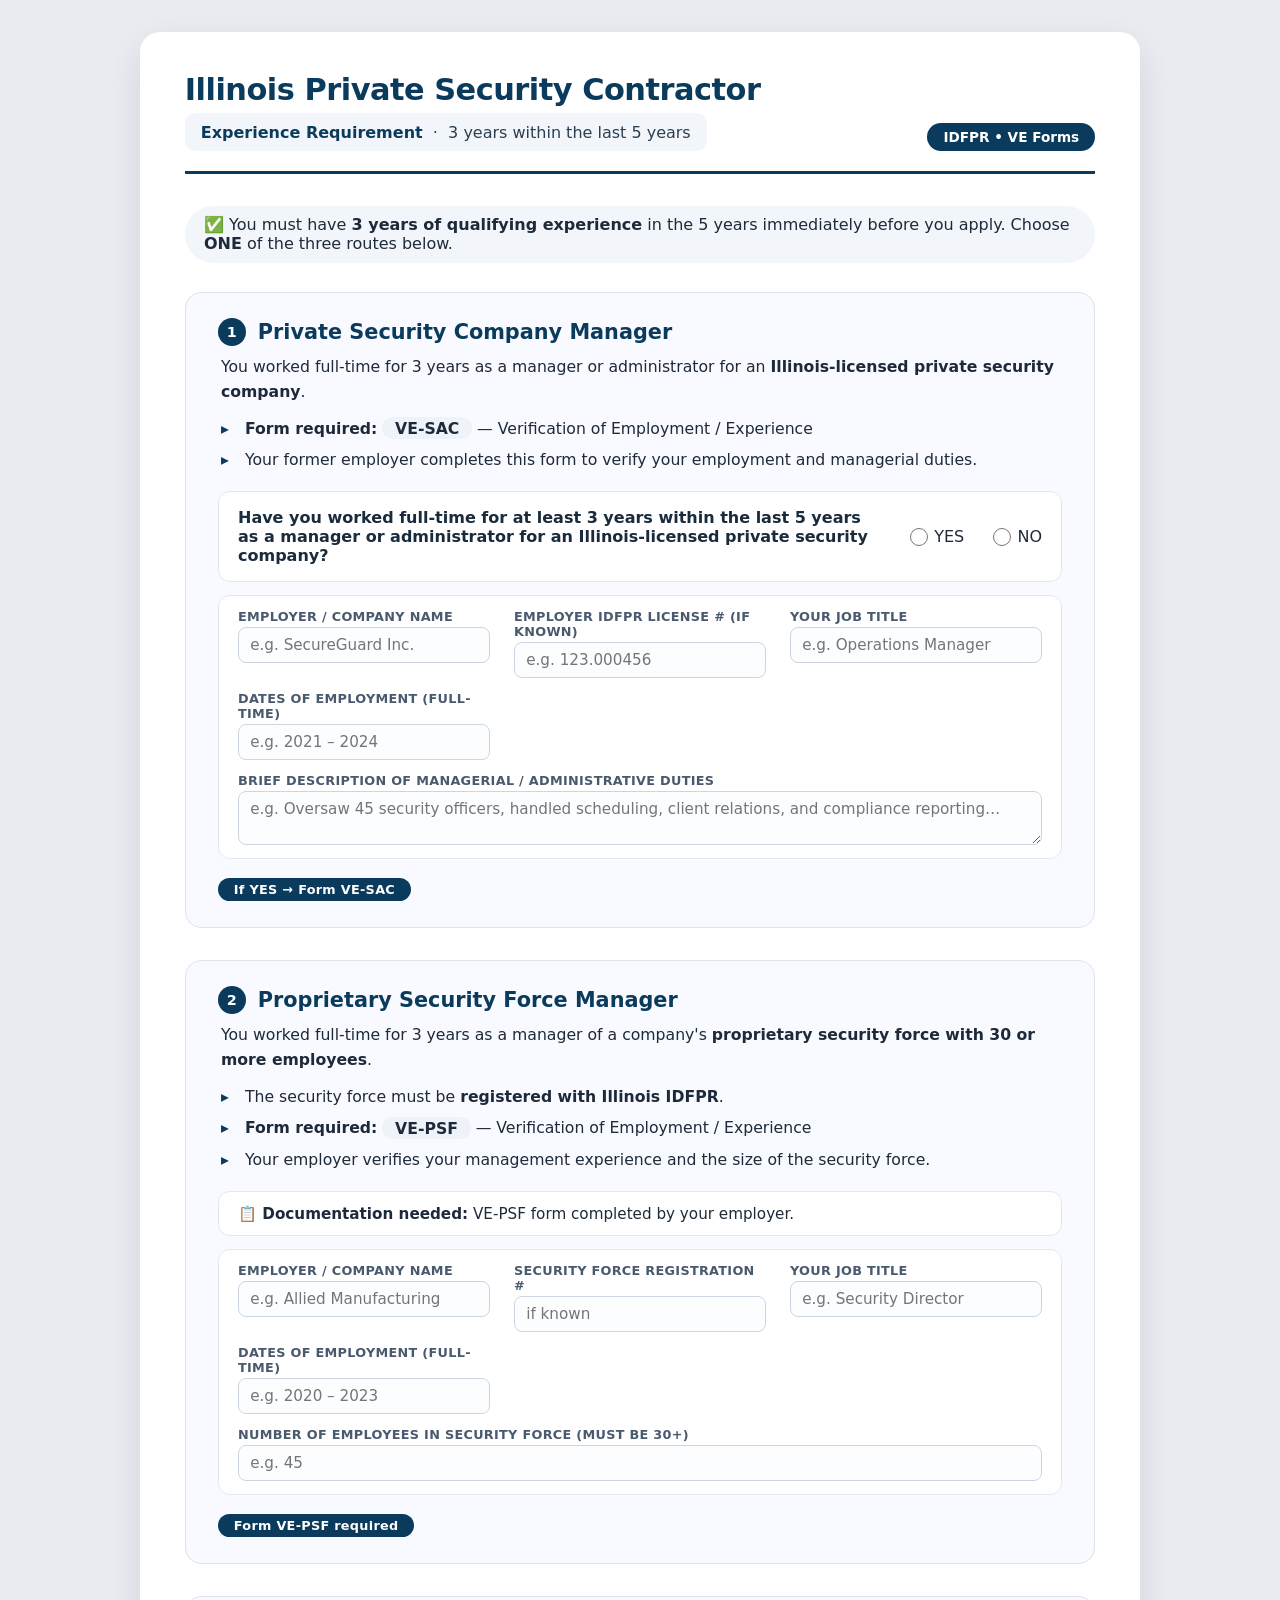
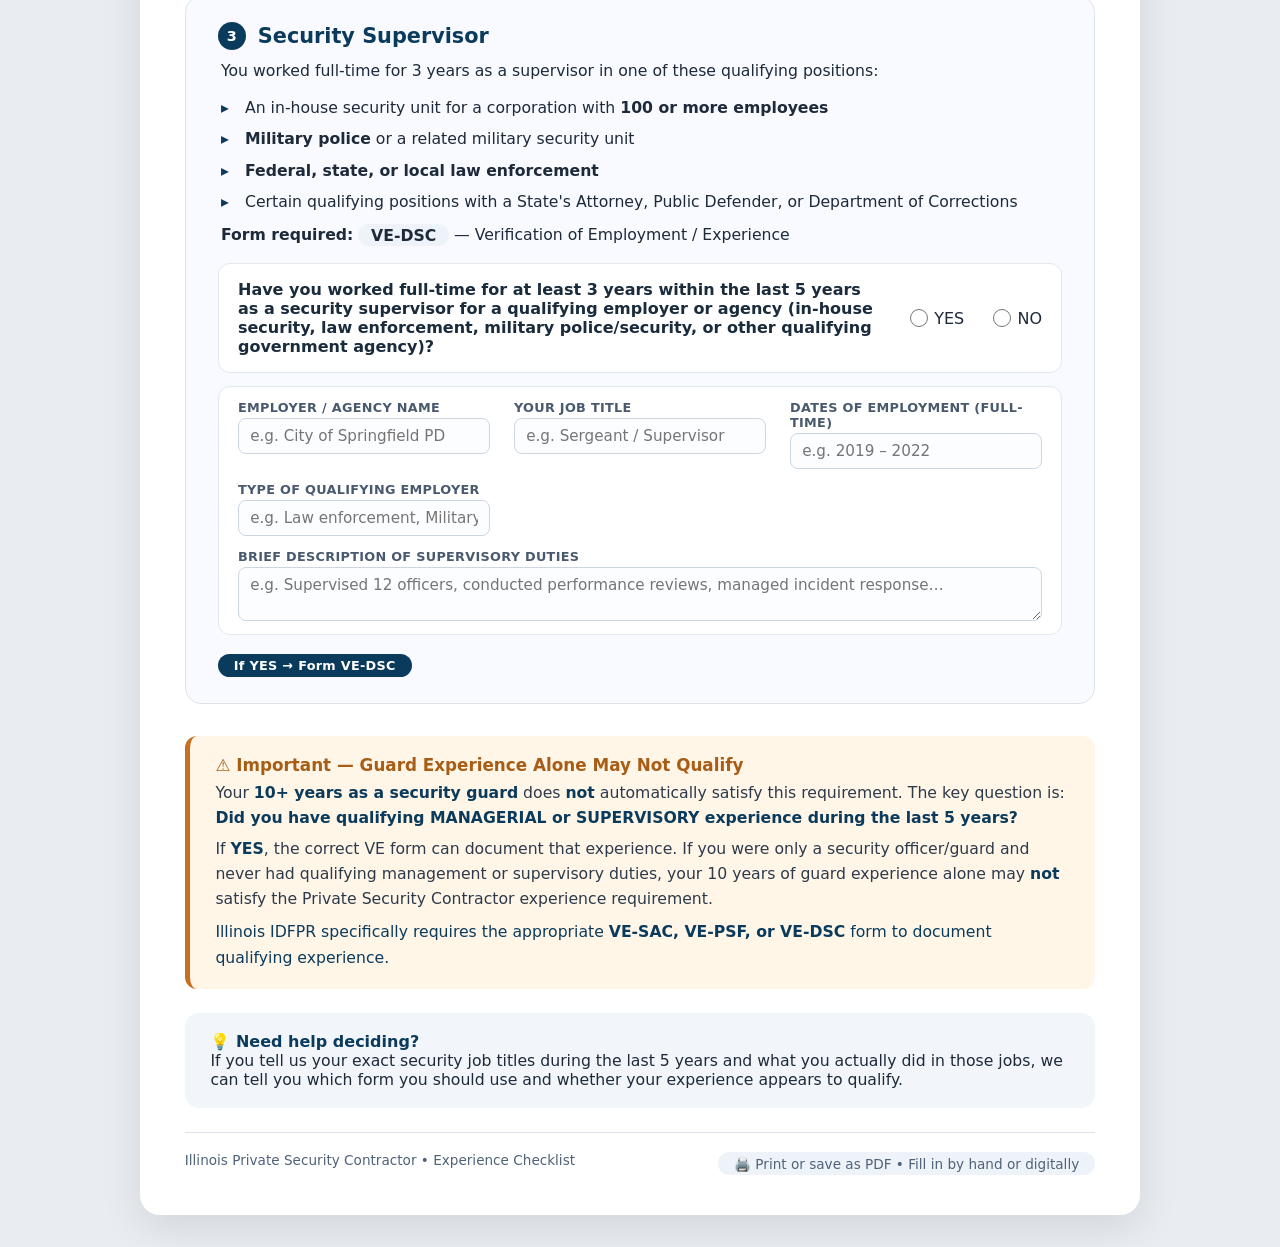
==== securitycontractor/index.html @ 1b8438f2 "Add Illinois Private Security Contractor checklist HTML This file contains the complete HTML structu" ====
<!DOCTYPE html>
<html lang="en">
<head>
    <meta charset="UTF-8" />
    <meta name="viewport" content="width=device-width, initial-scale=1.0" />
    <title>Illinois Private Security Contractor – Qualification Checklist</title>
    <style>
        /* ── reset & base ── */
        *,
        *::before,
        *::after {
            box-sizing: border-box;
            margin: 0;
            padding: 0;
        }

        body {
            background: #e9edf2;
            font-family: 'Segoe UI', Roboto, system-ui, -apple-system, sans-serif;
            padding: 2rem 1rem;
            display: flex;
            justify-content: center;
            color: #1e2a3a;
        }

        .container {
            max-width: 1000px;
            width: 100%;
            background: #ffffff;
            border-radius: 20px;
            box-shadow: 0 12px 40px rgba(0, 0, 0, 0.10);
            padding: 2.5rem 2.8rem;
            transition: padding 0.2s;
        }

        /* ── header ── */
        .header {
            border-bottom: 3px solid #0b3b5c;
            padding-bottom: 1.2rem;
            margin-bottom: 2rem;
            display: flex;
            flex-wrap: wrap;
            justify-content: space-between;
            align-items: flex-end;
        }

        .header h1 {
            font-size: 1.9rem;
            font-weight: 700;
            color: #0b3b5c;
            letter-spacing: -0.5px;
            line-height: 1.2;
        }

        .header .badge {
            background: #0b3b5c;
            color: #fff;
            font-weight: 600;
            font-size: 0.85rem;
            padding: 0.4rem 1rem;
            border-radius: 40px;
            white-space: nowrap;
            margin-top: 0.5rem;
        }

        .subhead {
            color: #2c3e50;
            font-size: 1rem;
            margin-top: 0.3rem;
            font-weight: 400;
            background: #f2f6fa;
            padding: 0.6rem 1rem;
            border-radius: 10px;
            display: inline-block;
        }

        .subhead strong {
            color: #0b3b5c;
        }

        /* ── cards / sections ── */
        .route-card {
            background: #f8faff;
            border: 1px solid #dde3ed;
            border-radius: 16px;
            padding: 1.6rem 2rem;
            margin-bottom: 2rem;
            transition: border-color 0.2s;
        }

        .route-card:hover {
            border-color: #b0c4db;
        }

        .route-card .route-title {
            font-size: 1.3rem;
            font-weight: 700;
            color: #0b3b5c;
            display: flex;
            align-items: center;
            gap: 0.75rem;
            flex-wrap: wrap;
        }

        .route-card .route-title .num {
            background: #0b3b5c;
            color: #fff;
            font-size: 0.9rem;
            font-weight: 600;
            width: 28px;
            height: 28px;
            border-radius: 50%;
            display: inline-flex;
            align-items: center;
            justify-content: center;
        }

        .route-desc {
            margin-top: 0.5rem;
            color: #1e2a3a;
            font-size: 0.98rem;
            line-height: 1.6;
            padding-left: 0.2rem;
        }

        .route-desc ul {
            list-style: none;
            padding: 0;
            margin: 0.5rem 0 0.2rem 0;
        }

        .route-desc ul li {
            padding: 0.2rem 0 0.2rem 1.5rem;
            position: relative;
        }

        .route-desc ul li::before {
            content: "▸";
            position: absolute;
            left: 0;
            color: #0b3b5c;
            font-weight: 600;
        }

        .form-label {
            font-weight: 600;
            color: #0b3b5c;
            background: #eef3f9;
            padding: 0.2rem 0.8rem;
            border-radius: 20px;
            font-size: 0.85rem;
            display: inline-block;
            margin-top: 1rem;
        }

        /* ── yes/no row ── */
        .yn-row {
            display: flex;
            flex-wrap: wrap;
            align-items: center;
            gap: 1rem 2rem;
            background: #ffffff;
            padding: 1rem 1.2rem;
            border-radius: 12px;
            margin: 1rem 0 0.8rem 0;
            border: 1px solid #e2e8f0;
        }

        .yn-row .yn-question {
            font-weight: 600;
            font-size: 1rem;
            flex: 1 1 260px;
            color: #1a2b3c;
        }

        .yn-row .yn-options {
            display: flex;
            gap: 1.8rem;
            align-items: center;
            flex-wrap: wrap;
        }

        .yn-row .yn-options label {
            display: flex;
            align-items: center;
            gap: 0.4rem;
            font-weight: 500;
            cursor: pointer;
            font-size: 1rem;
        }

        .yn-row .yn-options input[type="radio"] {
            width: 18px;
            height: 18px;
            accent-color: #0b3b5c;
            cursor: pointer;
            flex-shrink: 0;
        }

        /* ── fill-in fields ── */
        .detail-grid {
            display: grid;
            grid-template-columns: repeat(auto-fit, minmax(200px, 1fr));
            gap: 0.8rem 1.5rem;
            margin: 0.8rem 0 0.2rem 0;
            padding: 0.8rem 1.2rem;
            background: #ffffff;
            border-radius: 12px;
            border: 1px solid #e2e8f0;
        }

        .detail-grid .field {
            display: flex;
            flex-direction: column;
            gap: 0.2rem;
        }

        .detail-grid .field label {
            font-size: 0.8rem;
            font-weight: 600;
            text-transform: uppercase;
            letter-spacing: 0.3px;
            color: #4a5a6e;
        }

        .detail-grid .field input,
        .detail-grid .field textarea {
            border: 1px solid #ccd6e3;
            border-radius: 8px;
            padding: 0.5rem 0.7rem;
            font-size: 0.95rem;
            font-family: inherit;
            background: #fcfdff;
            transition: border 0.2s;
            width: 100%;
        }

        .detail-grid .field input:focus,
        .detail-grid .field textarea:focus {
            outline: none;
            border-color: #0b3b5c;
            box-shadow: 0 0 0 3px rgba(11, 59, 92, 0.12);
        }

        .detail-grid .field textarea {
            resize: vertical;
            min-height: 50px;
        }

        .detail-grid .field--full {
            grid-column: 1 / -1;
        }

        /* ── form badge (VE-SAC etc) ── */
        .form-badge {
            display: inline-block;
            background: #0b3b5c;
            color: #fff;
            font-weight: 700;
            font-size: 0.8rem;
            padding: 0.25rem 1rem;
            border-radius: 40px;
            letter-spacing: 0.3px;
            margin-top: 0.6rem;
        }

        /* ── important note ── */
        .important-box {
            background: #fff6e8;
            border-left: 5px solid #c76f1e;
            padding: 1.2rem 1.6rem;
            border-radius: 12px;
            margin: 2rem 0 1.5rem 0;
        }

        .important-box h3 {
            color: #a85d16;
            font-size: 1.05rem;
            margin-bottom: 0.3rem;
        }

        .important-box p {
            font-size: 0.98rem;
            line-height: 1.6;
            color: #2d3a4b;
        }

        .important-box strong {
            color: #0b3b5c;
        }

        /* ── footer / meta ── */
        .footer-note {
            border-top: 1px solid #dde3ed;
            padding-top: 1.2rem;
            margin-top: 1.5rem;
            display: flex;
            flex-wrap: wrap;
            justify-content: space-between;
            font-size: 0.85rem;
            color: #4f627a;
        }

        .footer-note .print-hint {
            background: #eef3f9;
            padding: 0.2rem 1rem;
            border-radius: 30px;
        }

        /* ── print styles ── */
        @media print {
            body {
                background: #fff;
                padding: 0.2in;
            }
            .container {
                box-shadow: none;
                border-radius: 0;
                padding: 0.2in;
            }
            .route-card {
                break-inside: avoid;
                border-color: #aaa;
                background: #fff;
            }
            .yn-row .yn-options input[type="radio"] {
                accent-color: #000;
            }
            .detail-grid .field input,
            .detail-grid .field textarea {
                border-color: #888;
                background: #fff;
            }
            .header .badge {
                background: #0b3b5c !important;
                color: #fff !important;
                -webkit-print-color-adjust: exact;
                print-color-adjust: exact;
            }
            .form-badge {
                background: #0b3b5c !important;
                color: #fff !important;
                -webkit-print-color-adjust: exact;
                print-color-adjust: exact;
            }
            .important-box {
                background: #faf3ea !important;
                -webkit-print-color-adjust: exact;
                print-color-adjust: exact;
            }
            .route-card .route-title .num {
                background: #0b3b5c !important;
                color: #fff !important;
                -webkit-print-color-adjust: exact;
                print-color-adjust: exact;
            }
            .subhead {
                background: #f2f6fa !important;
                -webkit-print-color-adjust: exact;
                print-color-adjust: exact;
            }
            .footer-note .print-hint {
                background: #eef3f9 !important;
                -webkit-print-color-adjust: exact;
                print-color-adjust: exact;
            }
        }

        @media (max-width: 650px) {
            .container {
                padding: 1.2rem;
            }
            .route-card {
                padding: 1.2rem;
            }
            .header h1 {
                font-size: 1.4rem;
            }
            .yn-row {
                flex-direction: column;
                align-items: stretch;
                gap: 0.6rem;
            }
            .yn-row .yn-options {
                justify-content: flex-start;
            }
            .detail-grid {
                grid-template-columns: 1fr;
            }
            .header .badge {
                font-size: 0.75rem;
                padding: 0.3rem 0.8rem;
            }
        }
    </style>
</head>
<body>

    <div class="container" id="app">

        <!-- ===== HEADER ===== -->
        <div class="header">
            <div>
                <h1>Illinois Private Security Contractor</h1>
                <div class="subhead">
                    <strong>Experience Requirement</strong> &nbsp;·&nbsp; 3 years within the last 5 years
                </div>
            </div>
            <div class="badge">IDFPR &bull; VE Forms</div>
        </div>

        <!-- ===== INTRO ===== -->
        <p style="margin-bottom:1.8rem; font-size:1rem; color:#1e2a3a; background:#f2f6fa; padding:0.6rem 1.2rem; border-radius:40px;">
            ✅ You must have <strong>3 years of qualifying experience</strong> in the 5 years immediately before you apply.
            Choose <strong>ONE</strong> of the three routes below.
        </p>

        <!-- ============================================================ -->
        <!-- ROUTE 1 — Private Security Company Manager                     -->
        <!-- ============================================================ -->
        <div class="route-card">
            <div class="route-title">
                <span class="num">1</span>
                Private Security Company Manager
            </div>

            <div class="route-desc">
                <p>You worked full-time for 3 years as a manager or administrator for an <strong>Illinois-licensed private security company</strong>.</p>
                <ul>
                    <li><strong>Form required:</strong> <span style="background:#eef3f9; padding:0.1rem 0.8rem; border-radius:30px; font-weight:600;">VE-SAC</span> — Verification of Employment / Experience</li>
                    <li>Your former employer completes this form to verify your employment and managerial duties.</li>
                </ul>
            </div>

            <!-- YES / NO question -->
            <div class="yn-row">
                <span class="yn-question">Have you worked full-time for at least 3 years within the last 5 years as a manager or administrator for an Illinois-licensed private security company?</span>
                <div class="yn-options">
                    <label><input type="radio" name="q1" value="yes" /> YES</label>
                    <label><input type="radio" name="q1" value="no" /> NO</label>
                </div>
            </div>

            <!-- fill-in details -->
            <div class="detail-grid">
                <div class="field">
                    <label>Employer / Company Name</label>
                    <input type="text" placeholder="e.g. SecureGuard Inc." />
                </div>
                <div class="field">
                    <label>Employer IDFPR License # (if known)</label>
                    <input type="text" placeholder="e.g. 123.000456" />
                </div>
                <div class="field">
                    <label>Your Job Title</label>
                    <input type="text" placeholder="e.g. Operations Manager" />
                </div>
                <div class="field">
                    <label>Dates of Employment (full-time)</label>
                    <input type="text" placeholder="e.g. 2021 – 2024" />
                </div>
                <div class="field field--full">
                    <label>Brief description of managerial / administrative duties</label>
                    <textarea placeholder="e.g. Oversaw 45 security officers, handled scheduling, client relations, and compliance reporting…"></textarea>
                </div>
            </div>

            <div style="margin-top:0.6rem;">
                <span class="form-badge">If YES → Form VE-SAC</span>
            </div>
        </div>

        <!-- ============================================================ -->
        <!-- ROUTE 2 — Proprietary Security Force Manager                  -->
        <!-- ============================================================ -->
        <div class="route-card">
            <div class="route-title">
                <span class="num">2</span>
                Proprietary Security Force Manager
            </div>

            <div class="route-desc">
                <p>You worked full-time for 3 years as a manager of a company's <strong>proprietary security force with 30 or more employees</strong>.</p>
                <ul>
                    <li>The security force must be <strong>registered with Illinois IDFPR</strong>.</li>
                    <li><strong>Form required:</strong> <span style="background:#eef3f9; padding:0.1rem 0.8rem; border-radius:30px; font-weight:600;">VE-PSF</span> — Verification of Employment / Experience</li>
                    <li>Your employer verifies your management experience and the size of the security force.</li>
                </ul>
            </div>

            <!-- (No YES/NO question requested for #2, but we keep the details for completeness) -->
            <div style="margin-top:1rem; background:#ffffff; padding:0.8rem 1.2rem; border-radius:12px; border:1px solid #e2e8f0;">
                <p style="font-size:0.95rem; color:#1e2a3a;"><strong>📋 Documentation needed:</strong> VE-PSF form completed by your employer.</p>
            </div>

            <div class="detail-grid">
                <div class="field">
                    <label>Employer / Company Name</label>
                    <input type="text" placeholder="e.g. Allied Manufacturing" />
                </div>
                <div class="field">
                    <label>Security Force Registration #</label>
                    <input type="text" placeholder="if known" />
                </div>
                <div class="field">
                    <label>Your Job Title</label>
                    <input type="text" placeholder="e.g. Security Director" />
                </div>
                <div class="field">
                    <label>Dates of Employment (full-time)</label>
                    <input type="text" placeholder="e.g. 2020 – 2023" />
                </div>
                <div class="field field--full">
                    <label>Number of employees in security force (must be 30+)</label>
                    <input type="text" placeholder="e.g. 45" />
                </div>
            </div>

            <div style="margin-top:0.6rem;">
                <span class="form-badge">Form VE-PSF required</span>
            </div>
        </div>

        <!-- ============================================================ -->
        <!-- ROUTE 3 — Security Supervisor                                 -->
        <!-- ============================================================ -->
        <div class="route-card">
            <div class="route-title">
                <span class="num">3</span>
                Security Supervisor
            </div>

            <div class="route-desc">
                <p>You worked full-time for 3 years as a supervisor in one of these qualifying positions:</p>
                <ul>
                    <li>An in-house security unit for a corporation with <strong>100 or more employees</strong></li>
                    <li><strong>Military police</strong> or a related military security unit</li>
                    <li><strong>Federal, state, or local law enforcement</strong></li>
                    <li>Certain qualifying positions with a State's Attorney, Public Defender, or Department of Corrections</li>
                </ul>
                <p style="margin-top:0.3rem;"><strong>Form required:</strong> <span style="background:#eef3f9; padding:0.1rem 0.8rem; border-radius:30px; font-weight:600;">VE-DSC</span> — Verification of Employment / Experience</p>
            </div>

            <!-- YES / NO question -->
            <div class="yn-row">
                <span class="yn-question">Have you worked full-time for at least 3 years within the last 5 years as a security supervisor for a qualifying employer or agency (in-house security, law enforcement, military police/security, or other qualifying government agency)?</span>
                <div class="yn-options">
                    <label><input type="radio" name="q3" value="yes" /> YES</label>
                    <label><input type="radio" name="q3" value="no" /> NO</label>
                </div>
            </div>

            <!-- fill-in details -->
            <div class="detail-grid">
                <div class="field">
                    <label>Employer / Agency Name</label>
                    <input type="text" placeholder="e.g. City of Springfield PD" />
                </div>
                <div class="field">
                    <label>Your Job Title</label>
                    <input type="text" placeholder="e.g. Sergeant / Supervisor" />
                </div>
                <div class="field">
                    <label>Dates of Employment (full-time)</label>
                    <input type="text" placeholder="e.g. 2019 – 2022" />
                </div>
                <div class="field">
                    <label>Type of qualifying employer</label>
                    <input type="text" placeholder="e.g. Law enforcement, Military, Corp. security, etc." />
                </div>
                <div class="field field--full">
                    <label>Brief description of supervisory duties</label>
                    <textarea placeholder="e.g. Supervised 12 officers, conducted performance reviews, managed incident response…"></textarea>
                </div>
            </div>

            <div style="margin-top:0.6rem;">
                <span class="form-badge">If YES → Form VE-DSC</span>
            </div>
        </div>

        <!-- ============================================================ -->
        <!-- IMPORTANT NOTE                                                -->
        <!-- ============================================================ -->
        <div class="important-box">
            <h3>⚠️ Important — Guard Experience Alone May Not Qualify</h3>
            <p>
                Your <strong>10+ years as a security guard</strong> does <strong>not</strong> automatically satisfy this requirement.
                The key question is: <strong>Did you have qualifying MANAGERIAL or SUPERVISORY experience during the last 5 years?</strong>
            </p>
            <p style="margin-top:0.4rem;">
                If <strong>YES</strong>, the correct VE form can document that experience. If you were only a security officer/guard
                and never had qualifying management or supervisory duties, your 10 years of guard experience alone
                may <strong>not</strong> satisfy the Private Security Contractor experience requirement.
            </p>
            <p style="margin-top:0.5rem; font-weight:500; color:#0b3b5c;">
                Illinois IDFPR specifically requires the appropriate <strong>VE-SAC, VE-PSF, or VE-DSC</strong> form to document qualifying experience.
            </p>
        </div>

        <!-- ===== HELPER ===== -->
        <div style="background:#f2f6fa; border-radius:14px; padding:1.2rem 1.6rem; margin:1.5rem 0 1rem 0;">
            <p style="font-weight:600; color:#0b3b5c; font-size:1rem;">
                💡 Need help deciding?
            </p>
            <p style="font-size:0.98rem; color:#1e2a3a;">
                If you tell us your exact security job titles during the last 5 years and what you actually did in those jobs,
                we can tell you which form you should use and whether your experience appears to qualify.
            </p>
        </div>

        <!-- ===== FOOTER ===== -->
        <div class="footer-note">
            <span>Illinois Private Security Contractor &bull; Experience Checklist</span>
            <span class="print-hint">🖨️ Print or save as PDF &bull; Fill in by hand or digitally</span>
        </div>

    </div>

    <!-- ── tiny script to make it feel interactive (optional) ── -->
    <script>
        (function() {
            // Just a small convenience: log selections for demo, but no action needed.
            // The form is designed to be printed or filled manually.
            const radios = document.querySelectorAll('input[type="radio"]');
            for (const r of radios) {
                r.addEventListener('change', function() {
                    // nothing fancy — just a subtle visual cue
                    const row = this.closest('.yn-row');
                    if (row) {
                        row.style.transition = 'background 0.15s';
                        row.style.background = '#f3f7fe';
                        setTimeout(() => { row.style.background = ''; }, 300);
                    }
                });
            }
        })();
    </script>

</body>
</html>
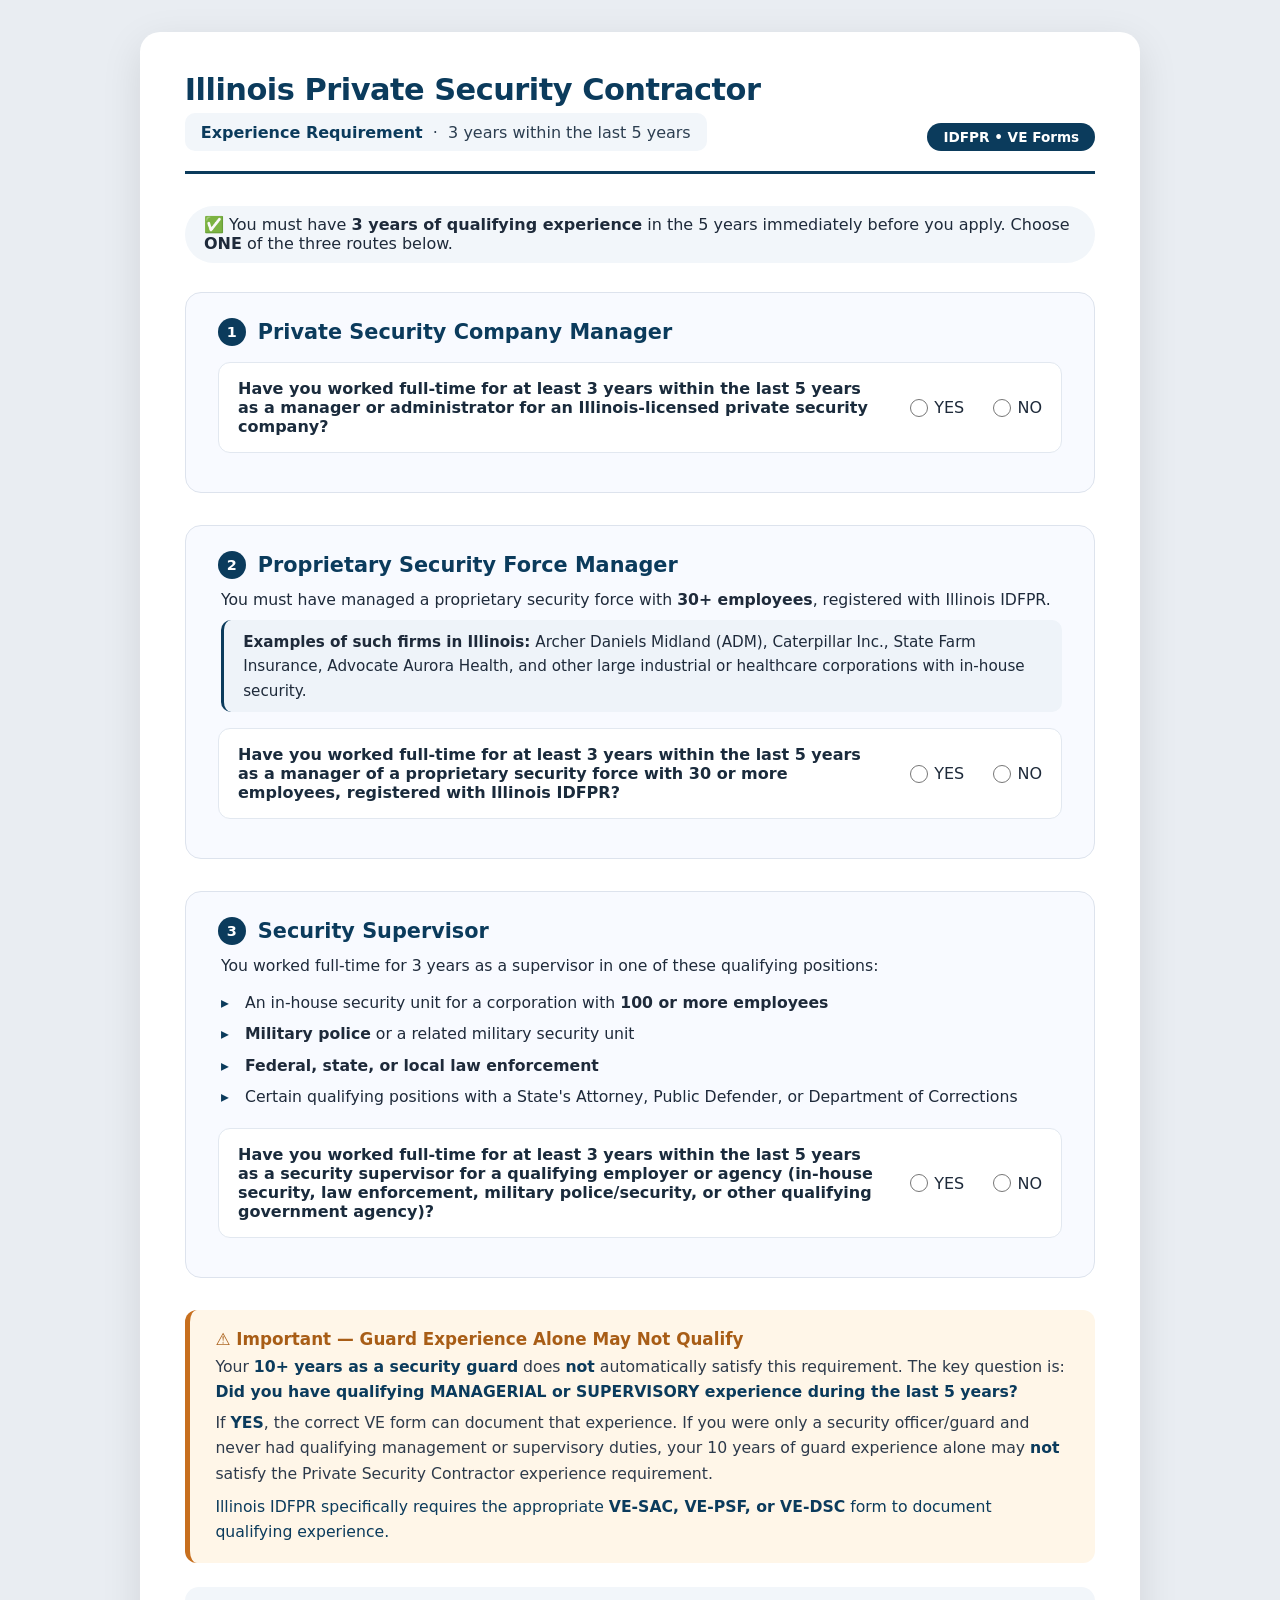
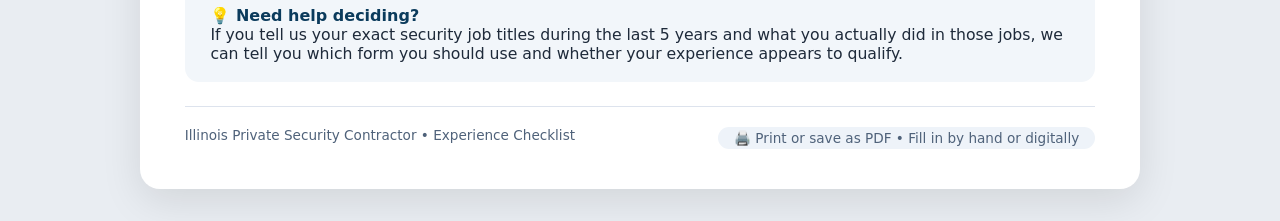
==== commit a7d8ac99: "Enhance route card styles and interactivity Updated styles for route cards and form elements, added " ====
--- a/securitycontractor/index.html
+++ b/securitycontractor/index.html
@@ -85,11 +85,12 @@
             border-radius: 16px;
             padding: 1.6rem 2rem;
             margin-bottom: 2rem;
-            transition: border-color 0.2s;
+            transition: border-color 0.2s, box-shadow 0.2s;
         }
 
         .route-card:hover {
             border-color: #b0c4db;
+            box-shadow: 0 4px 12px rgba(0, 0, 0, 0.03);
         }
 
         .route-card .route-title {
@@ -113,6 +114,7 @@
             display: inline-flex;
             align-items: center;
             justify-content: center;
+            flex-shrink: 0;
         }
 
         .route-desc {
@@ -142,15 +144,13 @@
             font-weight: 600;
         }
 
-        .form-label {
-            font-weight: 600;
-            color: #0b3b5c;
+        .route-desc .example-firms {
             background: #eef3f9;
-            padding: 0.2rem 0.8rem;
-            border-radius: 20px;
-            font-size: 0.85rem;
-            display: inline-block;
-            margin-top: 1rem;
+            padding: 0.6rem 1.2rem;
+            border-radius: 10px;
+            margin: 0.5rem 0 0.2rem 0;
+            font-size: 0.95rem;
+            border-left: 3px solid #0b3b5c;
         }
 
         /* ── yes/no row ── */
@@ -197,16 +197,29 @@
             flex-shrink: 0;
         }
 
-        /* ── fill-in fields ── */
+        /* ── fill-in fields (hidden by default) ── */
+        .details-wrapper {
+            display: none;
+            /* hidden until YES is selected */
+            margin-top: 0.8rem;
+            border-radius: 12px;
+            border: 1px solid #d0dbe9;
+            background: #ffffff;
+            padding: 0.2rem 0.2rem 0.2rem 0.2rem;
+            transition: all 0.2s ease;
+        }
+
+        .details-wrapper.visible {
+            display: block;
+        }
+
         .detail-grid {
             display: grid;
             grid-template-columns: repeat(auto-fit, minmax(200px, 1fr));
             gap: 0.8rem 1.5rem;
-            margin: 0.8rem 0 0.2rem 0;
-            padding: 0.8rem 1.2rem;
+            padding: 1.2rem 1.4rem;
             background: #ffffff;
             border-radius: 12px;
-            border: 1px solid #e2e8f0;
         }
 
         .detail-grid .field {
@@ -251,17 +264,17 @@
             grid-column: 1 / -1;
         }
 
-        /* ── form badge (VE-SAC etc) ── */
+        /* ── form badge ── */
         .form-badge {
             display: inline-block;
             background: #0b3b5c;
             color: #fff;
             font-weight: 700;
             font-size: 0.8rem;
-            padding: 0.25rem 1rem;
+            padding: 0.3rem 1.2rem;
             border-radius: 40px;
             letter-spacing: 0.3px;
-            margin-top: 0.6rem;
+            margin: 0.6rem 0 1rem 1.4rem;
         }
 
         /* ── important note ── */
@@ -289,7 +302,7 @@
             color: #0b3b5c;
         }
 
-        /* ── footer / meta ── */
+        /* ── footer ── */
         .footer-note {
             border-top: 1px solid #dde3ed;
             padding-top: 1.2rem;
@@ -323,6 +336,11 @@
                 border-color: #aaa;
                 background: #fff;
             }
+            .details-wrapper {
+                display: block !important;
+                /* show all fields on print */
+                border-color: #888;
+            }
             .yn-row .yn-options input[type="radio"] {
                 accent-color: #000;
             }
@@ -364,6 +382,12 @@
                 -webkit-print-color-adjust: exact;
                 print-color-adjust: exact;
             }
+            .route-desc .example-firms {
+                background: #eef3f9 !important;
+                border-left-color: #0b3b5c !important;
+                -webkit-print-color-adjust: exact;
+                print-color-adjust: exact;
+            }
         }
 
         @media (max-width: 650px) {
@@ -390,6 +414,9 @@
             .header .badge {
                 font-size: 0.75rem;
                 padding: 0.3rem 0.8rem;
+            }
+            .form-badge {
+                margin-left: 0.8rem;
             }
         }
     </style>
@@ -418,19 +445,13 @@
         <!-- ============================================================ -->
         <!-- ROUTE 1 — Private Security Company Manager                     -->
         <!-- ============================================================ -->
-        <div class="route-card">
+        <div class="route-card" id="route1">
             <div class="route-title">
                 <span class="num">1</span>
                 Private Security Company Manager
             </div>
 
-            <div class="route-desc">
-                <p>You worked full-time for 3 years as a manager or administrator for an <strong>Illinois-licensed private security company</strong>.</p>
-                <ul>
-                    <li><strong>Form required:</strong> <span style="background:#eef3f9; padding:0.1rem 0.8rem; border-radius:30px; font-weight:600;">VE-SAC</span> — Verification of Employment / Experience</li>
-                    <li>Your former employer completes this form to verify your employment and managerial duties.</li>
-                </ul>
-            </div>
+            <!-- Descriptive text removed as requested -->
 
             <!-- YES / NO question -->
             <div class="yn-row">
@@ -441,90 +462,96 @@
                 </div>
             </div>
 
-            <!-- fill-in details -->
-            <div class="detail-grid">
-                <div class="field">
-                    <label>Employer / Company Name</label>
-                    <input type="text" placeholder="e.g. SecureGuard Inc." />
+            <!-- Hidden details – revealed only on YES -->
+            <div class="details-wrapper" id="details1">
+                <div class="detail-grid">
+                    <div class="field">
+                        <label>Employer / Company Name</label>
+                        <input type="text" placeholder="e.g. SecureGuard Inc." />
+                    </div>
+                    <div class="field">
+                        <label>Employer IDFPR License #</label>
+                        <input type="text" placeholder="e.g. 123.000456" />
+                    </div>
+                    <div class="field">
+                        <label>Your Job Title</label>
+                        <input type="text" placeholder="e.g. Operations Manager" />
+                    </div>
+                    <div class="field">
+                        <label>Dates of Employment (full-time)</label>
+                        <input type="text" placeholder="e.g. 2021 – 2024" />
+                    </div>
+                    <div class="field field--full">
+                        <label>Brief description of managerial / administrative duties</label>
+                        <textarea placeholder="e.g. Oversaw 45 security officers, handled scheduling, client relations, and compliance reporting…"></textarea>
+                    </div>
                 </div>
-                <div class="field">
-                    <label>Employer IDFPR License # (if known)</label>
-                    <input type="text" placeholder="e.g. 123.000456" />
-                </div>
-                <div class="field">
-                    <label>Your Job Title</label>
-                    <input type="text" placeholder="e.g. Operations Manager" />
-                </div>
-                <div class="field">
-                    <label>Dates of Employment (full-time)</label>
-                    <input type="text" placeholder="e.g. 2021 – 2024" />
-                </div>
-                <div class="field field--full">
-                    <label>Brief description of managerial / administrative duties</label>
-                    <textarea placeholder="e.g. Oversaw 45 security officers, handled scheduling, client relations, and compliance reporting…"></textarea>
-                </div>
-            </div>
-
-            <div style="margin-top:0.6rem;">
-                <span class="form-badge">If YES → Form VE-SAC</span>
+                <div class="form-badge">Form VE-SAC required</div>
             </div>
         </div>
 
         <!-- ============================================================ -->
         <!-- ROUTE 2 — Proprietary Security Force Manager                  -->
         <!-- ============================================================ -->
-        <div class="route-card">
+        <div class="route-card" id="route2">
             <div class="route-title">
                 <span class="num">2</span>
                 Proprietary Security Force Manager
             </div>
 
+            <!-- New description with examples, requirement text removed as requested -->
             <div class="route-desc">
-                <p>You worked full-time for 3 years as a manager of a company's <strong>proprietary security force with 30 or more employees</strong>.</p>
-                <ul>
-                    <li>The security force must be <strong>registered with Illinois IDFPR</strong>.</li>
-                    <li><strong>Form required:</strong> <span style="background:#eef3f9; padding:0.1rem 0.8rem; border-radius:30px; font-weight:600;">VE-PSF</span> — Verification of Employment / Experience</li>
-                    <li>Your employer verifies your management experience and the size of the security force.</li>
-                </ul>
-            </div>
-
-            <!-- (No YES/NO question requested for #2, but we keep the details for completeness) -->
-            <div style="margin-top:1rem; background:#ffffff; padding:0.8rem 1.2rem; border-radius:12px; border:1px solid #e2e8f0;">
-                <p style="font-size:0.95rem; color:#1e2a3a;"><strong>📋 Documentation needed:</strong> VE-PSF form completed by your employer.</p>
-            </div>
-
-            <div class="detail-grid">
-                <div class="field">
-                    <label>Employer / Company Name</label>
-                    <input type="text" placeholder="e.g. Allied Manufacturing" />
+                <p>You must have managed a proprietary security force with <strong>30+ employees</strong>, registered with Illinois IDFPR.</p>
+                <div class="example-firms">
+                    <strong>Examples of such firms in Illinois:</strong> Archer Daniels Midland (ADM), Caterpillar Inc., State Farm Insurance, Advocate Aurora Health, and other large industrial or healthcare corporations with in-house security.
                 </div>
-                <div class="field">
-                    <label>Security Force Registration #</label>
-                    <input type="text" placeholder="if known" />
+            </div>
+
+            <!-- YES / NO question (newly added for route 2) -->
+            <div class="yn-row">
+                <span class="yn-question">Have you worked full-time for at least 3 years within the last 5 years as a manager of a proprietary security force with 30 or more employees, registered with Illinois IDFPR?</span>
+                <div class="yn-options">
+                    <label><input type="radio" name="q2" value="yes" /> YES</label>
+                    <label><input type="radio" name="q2" value="no" /> NO</label>
                 </div>
-                <div class="field">
-                    <label>Your Job Title</label>
-                    <input type="text" placeholder="e.g. Security Director" />
+            </div>
+
+            <!-- Hidden details – revealed only on YES -->
+            <div class="details-wrapper" id="details2">
+                <div class="detail-grid">
+                    <div class="field">
+                        <label>Employer / Company Name</label>
+                        <input type="text" placeholder="e.g. Allied Manufacturing" />
+                    </div>
+                    <div class="field">
+                        <label>Security Force Registration # (if known)</label>
+                        <input type="text" placeholder="e.g. REG-1234" />
+                    </div>
+                    <div class="field">
+                        <label>Your Job Title</label>
+                        <input type="text" placeholder="e.g. Security Director" />
+                    </div>
+                    <div class="field">
+                        <label>Dates of Employment (full-time)</label>
+                        <input type="text" placeholder="e.g. 2020 – 2023" />
+                    </div>
+                    <div class="field">
+                        <label>Number of employees in security force (must be 30+)</label>
+                        <input type="text" placeholder="e.g. 45" />
+                    </div>
+                    <div class="field field--full">
+                        <label>Brief description of management duties</label>
+                        <textarea placeholder="e.g. Oversaw security operations, budget, hiring, and compliance for in-house force."></textarea>
+                    </div>
                 </div>
-                <div class="field">
-                    <label>Dates of Employment (full-time)</label>
-                    <input type="text" placeholder="e.g. 2020 – 2023" />
-                </div>
-                <div class="field field--full">
-                    <label>Number of employees in security force (must be 30+)</label>
-                    <input type="text" placeholder="e.g. 45" />
-                </div>
-            </div>
-
-            <div style="margin-top:0.6rem;">
-                <span class="form-badge">Form VE-PSF required</span>
+                <div class="form-badge">Form VE-PSF required</div>
             </div>
         </div>
 
         <!-- ============================================================ -->
         <!-- ROUTE 3 — Security Supervisor                                 -->
         <!-- ============================================================ -->
-        <div class="route-card">
+        <div class="route-card" id="route3">
             <div class="route-title">
                 <span class="num">3</span>
                 Security Supervisor
@@ -538,7 +565,6 @@
                     <li><strong>Federal, state, or local law enforcement</strong></li>
                     <li>Certain qualifying positions with a State's Attorney, Public Defender, or Department of Corrections</li>
                 </ul>
-                <p style="margin-top:0.3rem;"><strong>Form required:</strong> <span style="background:#eef3f9; padding:0.1rem 0.8rem; border-radius:30px; font-weight:600;">VE-DSC</span> — Verification of Employment / Experience</p>
             </div>
 
             <!-- YES / NO question -->
@@ -550,32 +576,31 @@
                 </div>
             </div>
 
-            <!-- fill-in details -->
-            <div class="detail-grid">
-                <div class="field">
-                    <label>Employer / Agency Name</label>
-                    <input type="text" placeholder="e.g. City of Springfield PD" />
+            <!-- Hidden details – revealed only on YES (now consistent with routes 1 & 2) -->
+            <div class="details-wrapper" id="details3">
+                <div class="detail-grid">
+                    <div class="field">
+                        <label>Employer / Agency Name</label>
+                        <input type="text" placeholder="e.g. City of Springfield PD" />
+                    </div>
+                    <div class="field">
+                        <label>Your Job Title</label>
+                        <input type="text" placeholder="e.g. Sergeant / Supervisor" />
+                    </div>
+                    <div class="field">
+                        <label>Dates of Employment (full-time)</label>
+                        <input type="text" placeholder="e.g. 2019 – 2022" />
+                    </div>
+                    <div class="field">
+                        <label>Type of qualifying employer</label>
+                        <input type="text" placeholder="e.g. Law enforcement, Military, Corp. security, etc." />
+                    </div>
+                    <div class="field field--full">
+                        <label>Brief description of supervisory duties</label>
+                        <textarea placeholder="e.g. Supervised 12 officers, conducted performance reviews, managed incident response…"></textarea>
+                    </div>
                 </div>
-                <div class="field">
-                    <label>Your Job Title</label>
-                    <input type="text" placeholder="e.g. Sergeant / Supervisor" />
-                </div>
-                <div class="field">
-                    <label>Dates of Employment (full-time)</label>
-                    <input type="text" placeholder="e.g. 2019 – 2022" />
-                </div>
-                <div class="field">
-                    <label>Type of qualifying employer</label>
-                    <input type="text" placeholder="e.g. Law enforcement, Military, Corp. security, etc." />
-                </div>
-                <div class="field field--full">
-                    <label>Brief description of supervisory duties</label>
-                    <textarea placeholder="e.g. Supervised 12 officers, conducted performance reviews, managed incident response…"></textarea>
-                </div>
-            </div>
-
-            <div style="margin-top:0.6rem;">
-                <span class="form-badge">If YES → Form VE-DSC</span>
+                <div class="form-badge">Form VE-DSC required</div>
             </div>
         </div>
 
@@ -617,23 +642,64 @@
 
     </div>
 
-    <!-- ── tiny script to make it feel interactive (optional) ── -->
     <script>
         (function() {
-            // Just a small convenience: log selections for demo, but no action needed.
-            // The form is designed to be printed or filled manually.
-            const radios = document.querySelectorAll('input[type="radio"]');
-            for (const r of radios) {
-                r.addEventListener('change', function() {
-                    // nothing fancy — just a subtle visual cue
-                    const row = this.closest('.yn-row');
-                    if (row) {
-                        row.style.transition = 'background 0.15s';
-                        row.style.background = '#f3f7fe';
-                        setTimeout(() => { row.style.background = ''; }, 300);
+            // Get all route cards
+            const cards = document.querySelectorAll('.route-card');
+
+            cards.forEach((card, index) => {
+                const radios = card.querySelectorAll('input[type="radio"]');
+                const detailsWrapper = card.querySelector('.details-wrapper');
+
+                // Find the next route card (for scrolling on "NO")
+                let nextCard = null;
+                if (index < cards.length - 1) {
+                    nextCard = cards[index + 1];
+                }
+
+                radios.forEach(radio => {
+                    radio.addEventListener('change', function() {
+                        // Show/hide details based on YES/NO
+                        if (this.value === 'yes') {
+                            if (detailsWrapper) {
+                                detailsWrapper.classList.add('visible');
+                                detailsWrapper.style.display = 'block';
+                            }
+                        } else {
+                            // NO selected
+                            if (detailsWrapper) {
+                                detailsWrapper.classList.remove('visible');
+                                detailsWrapper.style.display = 'none';
+                            }
+                            // Move to the next qualification if there is one
+                            if (nextCard) {
+                                nextCard.scrollIntoView({ behavior: 'smooth', block: 'start' });
+                                // small highlight effect on the next card
+                                nextCard.style.transition = 'background 0.3s';
+                                nextCard.style.background = '#f0f5fe';
+                                setTimeout(() => {
+                                    nextCard.style.background = '';
+                                }, 600);
+                            }
+                        }
+                    });
+                });
+            });
+
+            // If a radio is already checked on load (e.g., browser back), ensure visibility
+            document.querySelectorAll('input[type="radio"]:checked').forEach(radio => {
+                const card = radio.closest('.route-card');
+                if (card) {
+                    const details = card.querySelector('.details-wrapper');
+                    if (details && radio.value === 'yes') {
+                        details.classList.add('visible');
+                        details.style.display = 'block';
+                    } else if (details && radio.value === 'no') {
+                        details.classList.remove('visible');
+                        details.style.display = 'none';
                     }
-                });
-            }
+                }
+            });
         })();
     </script>
 
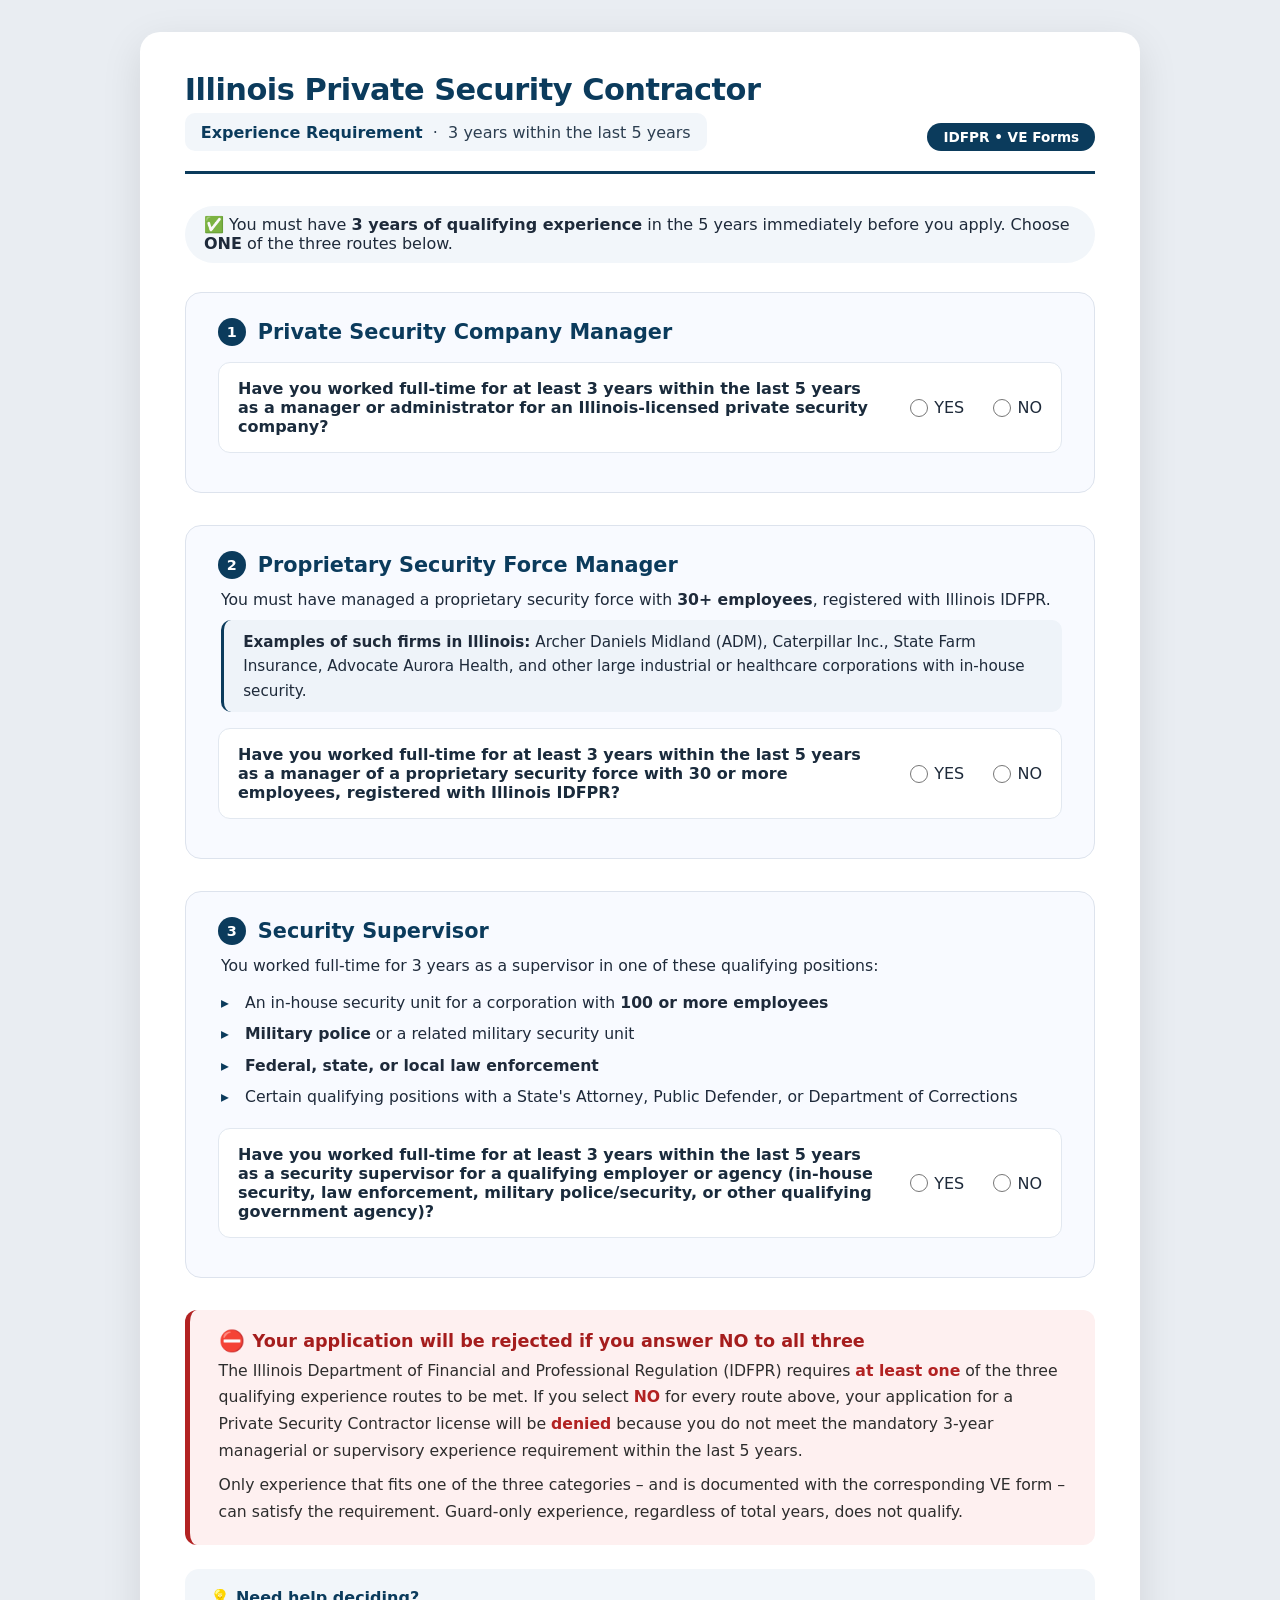
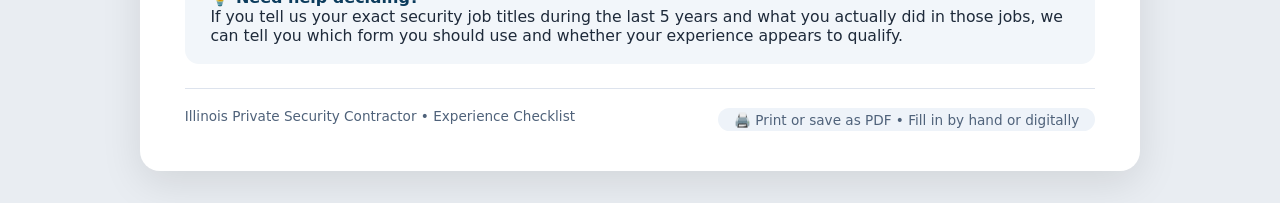
==== commit f92ff9be: "Replace important box with rejection statement Replaced the 'important-box' with a 'rejection-box' f" ====
--- a/securitycontractor/index.html
+++ b/securitycontractor/index.html
@@ -277,29 +277,37 @@
             margin: 0.6rem 0 1rem 1.4rem;
         }
 
-        /* ── important note ── */
-        .important-box {
-            background: #fff6e8;
-            border-left: 5px solid #c76f1e;
-            padding: 1.2rem 1.6rem;
+        /* ── rejection statement (replaces important box) ── */
+        .rejection-box {
+            background: #fef0f0;
+            border-left: 5px solid #b22222;
+            padding: 1.2rem 1.8rem;
             border-radius: 12px;
             margin: 2rem 0 1.5rem 0;
         }
 
-        .important-box h3 {
-            color: #a85d16;
-            font-size: 1.05rem;
+        .rejection-box h3 {
+            color: #a51d1d;
+            font-size: 1.1rem;
             margin-bottom: 0.3rem;
-        }
-
-        .important-box p {
+            display: flex;
+            align-items: center;
+            gap: 0.5rem;
+        }
+
+        .rejection-box h3::before {
+            content: "⛔";
+            font-size: 1.3rem;
+        }
+
+        .rejection-box p {
             font-size: 0.98rem;
-            line-height: 1.6;
-            color: #2d3a4b;
-        }
-
-        .important-box strong {
-            color: #0b3b5c;
+            line-height: 1.7;
+            color: #2d2d2d;
+        }
+
+        .rejection-box strong {
+            color: #b22222;
         }
 
         /* ── footer ── */
@@ -361,8 +369,9 @@
                 -webkit-print-color-adjust: exact;
                 print-color-adjust: exact;
             }
-            .important-box {
-                background: #faf3ea !important;
+            .rejection-box {
+                background: #fef0f0 !important;
+                border-left-color: #b22222 !important;
                 -webkit-print-color-adjust: exact;
                 print-color-adjust: exact;
             }
@@ -451,8 +460,6 @@
                 Private Security Company Manager
             </div>
 
-            <!-- Descriptive text removed as requested -->
-
             <!-- YES / NO question -->
             <div class="yn-row">
                 <span class="yn-question">Have you worked full-time for at least 3 years within the last 5 years as a manager or administrator for an Illinois-licensed private security company?</span>
@@ -499,7 +506,6 @@
                 Proprietary Security Force Manager
             </div>
 
-            <!-- New description with examples, requirement text removed as requested -->
             <div class="route-desc">
                 <p>You must have managed a proprietary security force with <strong>30+ employees</strong>, registered with Illinois IDFPR.</p>
                 <div class="example-firms">
@@ -507,7 +513,7 @@
                 </div>
             </div>
 
-            <!-- YES / NO question (newly added for route 2) -->
+            <!-- YES / NO question -->
             <div class="yn-row">
                 <span class="yn-question">Have you worked full-time for at least 3 years within the last 5 years as a manager of a proprietary security force with 30 or more employees, registered with Illinois IDFPR?</span>
                 <div class="yn-options">
@@ -576,7 +582,7 @@
                 </div>
             </div>
 
-            <!-- Hidden details – revealed only on YES (now consistent with routes 1 & 2) -->
+            <!-- Hidden details – revealed only on YES -->
             <div class="details-wrapper" id="details3">
                 <div class="detail-grid">
                     <div class="field">
@@ -605,21 +611,16 @@
         </div>
 
         <!-- ============================================================ -->
-        <!-- IMPORTANT NOTE                                                -->
+        <!-- REJECTION STATEMENT (replaces the old Important box)          -->
         <!-- ============================================================ -->
-        <div class="important-box">
-            <h3>⚠️ Important — Guard Experience Alone May Not Qualify</h3>
+        <div class="rejection-box">
+            <h3>Your application will be rejected if you answer NO to all three</h3>
             <p>
-                Your <strong>10+ years as a security guard</strong> does <strong>not</strong> automatically satisfy this requirement.
-                The key question is: <strong>Did you have qualifying MANAGERIAL or SUPERVISORY experience during the last 5 years?</strong>
+                The Illinois Department of Financial and Professional Regulation (IDFPR) requires <strong>at least one</strong> of the three qualifying experience routes to be met.
+                If you select <strong>NO</strong> for every route above, your application for a Private Security Contractor license will be <strong>denied</strong> because you do not meet the mandatory 3‑year managerial or supervisory experience requirement within the last 5 years.
             </p>
-            <p style="margin-top:0.4rem;">
-                If <strong>YES</strong>, the correct VE form can document that experience. If you were only a security officer/guard
-                and never had qualifying management or supervisory duties, your 10 years of guard experience alone
-                may <strong>not</strong> satisfy the Private Security Contractor experience requirement.
-            </p>
-            <p style="margin-top:0.5rem; font-weight:500; color:#0b3b5c;">
-                Illinois IDFPR specifically requires the appropriate <strong>VE-SAC, VE-PSF, or VE-DSC</strong> form to document qualifying experience.
+            <p style="margin-top:0.5rem;">
+                Only experience that fits one of the three categories – and is documented with the corresponding VE form – can satisfy the requirement. Guard-only experience, regardless of total years, does not qualify.
             </p>
         </div>
 
